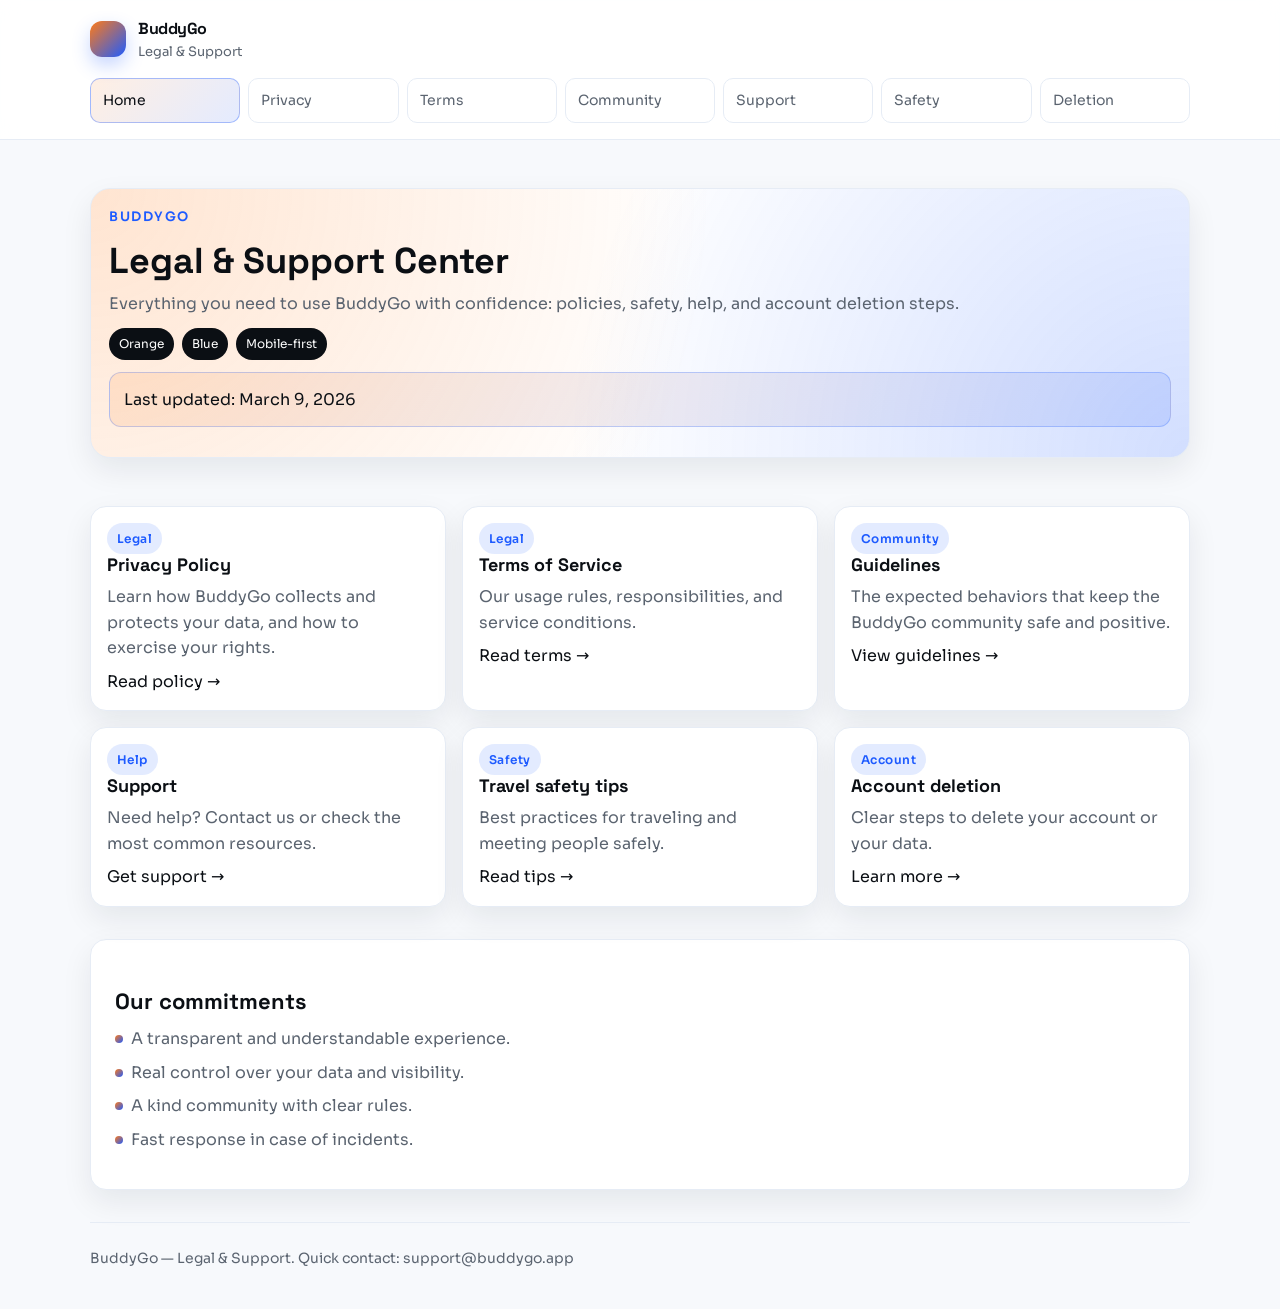
==== index.html @ d7db8703 "Create BuddyGo legal website" ====
﻿<!doctype html>
<html lang="en">
<head>
  <meta charset="utf-8" />
  <meta name="viewport" content="width=device-width, initial-scale=1" />
  <title>BuddyGo | Legal & Support</title>
  <link rel="stylesheet" href="style.css" />
</head>
<body>
  <header class="header">
    <div class="container">
      <div class="brand">
        <div class="logo" aria-hidden="true"></div>
        <div>
          <div class="brand-title">BuddyGo</div>
          <div class="note">Legal & Support</div>
        </div>
      </div>
      <nav class="nav" aria-label="Navigation">
        <a class="active" href="index.html">Home</a>
        <a href="privacy.html">Privacy</a>
        <a href="terms.html">Terms</a>
        <a href="community-guidelines.html">Community</a>
        <a href="support.html">Support</a>
        <a href="safety.html">Safety</a>
        <a href="delete-account.html">Deletion</a>
      </nav>
    </div>
  </header>

  <main class="container">
    <section class="hero">
      <div class="hero-panel">
        <div class="kicker">BuddyGo</div>
        <h1>Legal & Support Center</h1>
        <p>Everything you need to use BuddyGo with confidence: policies, safety, help, and account deletion steps.</p>
        <div class="tag-row">
          <span class="tag">Orange</span>
          <span class="tag">Blue</span>
          <span class="tag">Mobile-first</span>
        </div>
        <div class="callout">Last updated: March 9, 2026</div>
      </div>
    </section>

    <section class="card-grid">
      <article class="card">
        <span class="badge">Legal</span>
        <h3>Privacy Policy</h3>
        <p>Learn how BuddyGo collects and protects your data, and how to exercise your rights.</p>
        <a href="privacy.html">Read policy →</a>
      </article>
      <article class="card">
        <span class="badge">Legal</span>
        <h3>Terms of Service</h3>
        <p>Our usage rules, responsibilities, and service conditions.</p>
        <a href="terms.html">Read terms →</a>
      </article>
      <article class="card">
        <span class="badge">Community</span>
        <h3>Guidelines</h3>
        <p>The expected behaviors that keep the BuddyGo community safe and positive.</p>
        <a href="community-guidelines.html">View guidelines →</a>
      </article>
      <article class="card">
        <span class="badge">Help</span>
        <h3>Support</h3>
        <p>Need help? Contact us or check the most common resources.</p>
        <a href="support.html">Get support →</a>
      </article>
      <article class="card">
        <span class="badge">Safety</span>
        <h3>Travel safety tips</h3>
        <p>Best practices for traveling and meeting people safely.</p>
        <a href="safety.html">Read tips →</a>
      </article>
      <article class="card">
        <span class="badge">Account</span>
        <h3>Account deletion</h3>
        <p>Clear steps to delete your account or your data.</p>
        <a href="delete-account.html">Learn more →</a>
      </article>
    </section>

    <section class="section">
      <h2>Our commitments</h2>
      <ul class="list">
        <li>A transparent and understandable experience.</li>
        <li>Real control over your data and visibility.</li>
        <li>A kind community with clear rules.</li>
        <li>Fast response in case of incidents.</li>
      </ul>
    </section>

    <footer class="footer">
      <p>BuddyGo — Legal & Support. Quick contact: support@buddygo.app</p>
    </footer>
  </main>
</body>
</html>
---- style.css ----
﻿/* BuddyGo Legal & Support – Mobile-first */
@import url('https://fonts.googleapis.com/css2?family=Space+Grotesk:wght@400;500;600;700&family=Sora:wght@300;400;500;600&display=swap');

:root {
  --bg: #f7f9fc;
  --surface: #ffffff;
  --ink: #0b0f14;
  --muted: #5b6470;
  --orange: #ff7a18;
  --blue: #1e5bff;
  --line: #e6ecf5;
  --shadow: 0 12px 30px rgba(10, 22, 40, 0.08);
  --radius: 16px;
  --radius-sm: 12px;
}

* { box-sizing: border-box; }

html, body {
  margin: 0;
  padding: 0;
  background: var(--bg);
  color: var(--ink);
  font-family: 'Sora', system-ui, -apple-system, Segoe UI, sans-serif;
  line-height: 1.6;
}

a { color: inherit; text-decoration: none; }

img { max-width: 100%; display: block; }

.container {
  width: min(1100px, 92vw);
  margin: 0 auto;
}

.header {
  position: sticky;
  top: 0;
  z-index: 10;
  background: rgba(255, 255, 255, 0.9);
  backdrop-filter: blur(10px);
  border-bottom: 1px solid var(--line);
}

.brand {
  display: flex;
  align-items: center;
  gap: 12px;
  padding: 16px 0 8px 0;
}

.logo {
  width: 36px;
  height: 36px;
  border-radius: 12px;
  background: linear-gradient(135deg, var(--orange), var(--blue));
  box-shadow: 0 8px 18px rgba(30, 91, 255, 0.25);
}

.brand-title {
  font-family: 'Space Grotesk', system-ui, sans-serif;
  font-weight: 700;
  letter-spacing: -0.5px;
}

.nav {
  display: grid;
  grid-template-columns: 1fr 1fr;
  gap: 8px;
  padding: 8px 0 16px 0;
}

.nav a {
  padding: 10px 12px;
  border-radius: 10px;
  background: var(--surface);
  border: 1px solid var(--line);
  font-size: 14px;
  color: var(--muted);
}

.nav a.active {
  color: var(--ink);
  border-color: rgba(30, 91, 255, 0.35);
  background: linear-gradient(135deg, rgba(255, 122, 24, 0.12), rgba(30, 91, 255, 0.12));
}

.hero {
  padding: 32px 0 24px 0;
}

.kicker {
  font-size: 13px;
  text-transform: uppercase;
  letter-spacing: 0.12em;
  color: var(--blue);
  font-weight: 600;
}

h1, h2, h3 {
  font-family: 'Space Grotesk', system-ui, sans-serif;
  line-height: 1.2;
  margin: 12px 0 8px 0;
}

h1 { font-size: 28px; }

h2 { font-size: 22px; margin-top: 24px; }

h3 { font-size: 18px; margin-top: 20px; }

p { margin: 8px 0; color: var(--muted); }

.card-grid {
  display: grid;
  gap: 16px;
  margin: 16px 0 32px 0;
}

.card {
  background: var(--surface);
  border: 1px solid var(--line);
  border-radius: var(--radius);
  padding: 16px;
  box-shadow: var(--shadow);
}

.card h3 { margin-top: 0; }

.badge {
  display: inline-block;
  padding: 6px 10px;
  border-radius: 999px;
  background: rgba(30, 91, 255, 0.12);
  color: var(--blue);
  font-size: 12px;
  font-weight: 600;
  letter-spacing: 0.04em;
}

.section {
  background: var(--surface);
  border: 1px solid var(--line);
  border-radius: var(--radius);
  padding: 18px;
  margin: 16px 0;
  box-shadow: var(--shadow);
}

.list {
  display: grid;
  gap: 8px;
  margin: 12px 0;
  padding: 0;
  list-style: none;
}

.list li {
  padding-left: 16px;
  position: relative;
  color: var(--muted);
}

.list li::before {
  content: '';
  position: absolute;
  left: 0;
  top: 9px;
  width: 8px;
  height: 8px;
  border-radius: 50%;
  background: linear-gradient(135deg, var(--orange), var(--blue));
}

.callout {
  background: linear-gradient(135deg, rgba(255, 122, 24, 0.12), rgba(30, 91, 255, 0.12));
  border: 1px solid rgba(30, 91, 255, 0.25);
  border-radius: var(--radius-sm);
  padding: 14px;
  color: var(--ink);
  margin: 12px 0;
}

.footer {
  margin: 32px 0 40px 0;
  padding-top: 16px;
  border-top: 1px solid var(--line);
  color: var(--muted);
  font-size: 14px;
}

.tag-row {
  display: flex;
  flex-wrap: wrap;
  gap: 8px;
  margin: 12px 0;
}

.tag {
  background: #0b0f14;
  color: #fff;
  padding: 6px 10px;
  border-radius: 999px;
  font-size: 12px;
}

.hero-panel {
  border-radius: 20px;
  padding: 18px;
  background: radial-gradient(circle at top left, rgba(255, 122, 24, 0.2), transparent 55%),
    radial-gradient(circle at bottom right, rgba(30, 91, 255, 0.2), transparent 55%),
    var(--surface);
  border: 1px solid var(--line);
  box-shadow: var(--shadow);
}

.note {
  font-size: 13px;
  color: var(--muted);
}

@media (min-width: 720px) {
  h1 { font-size: 36px; }
  .nav { grid-template-columns: repeat(4, 1fr); }
  .hero { padding: 48px 0 32px 0; }
  .card-grid { grid-template-columns: repeat(3, 1fr); }
  .section { padding: 24px; }
}

@media (min-width: 1000px) {
  .nav { grid-template-columns: repeat(7, 1fr); }
}
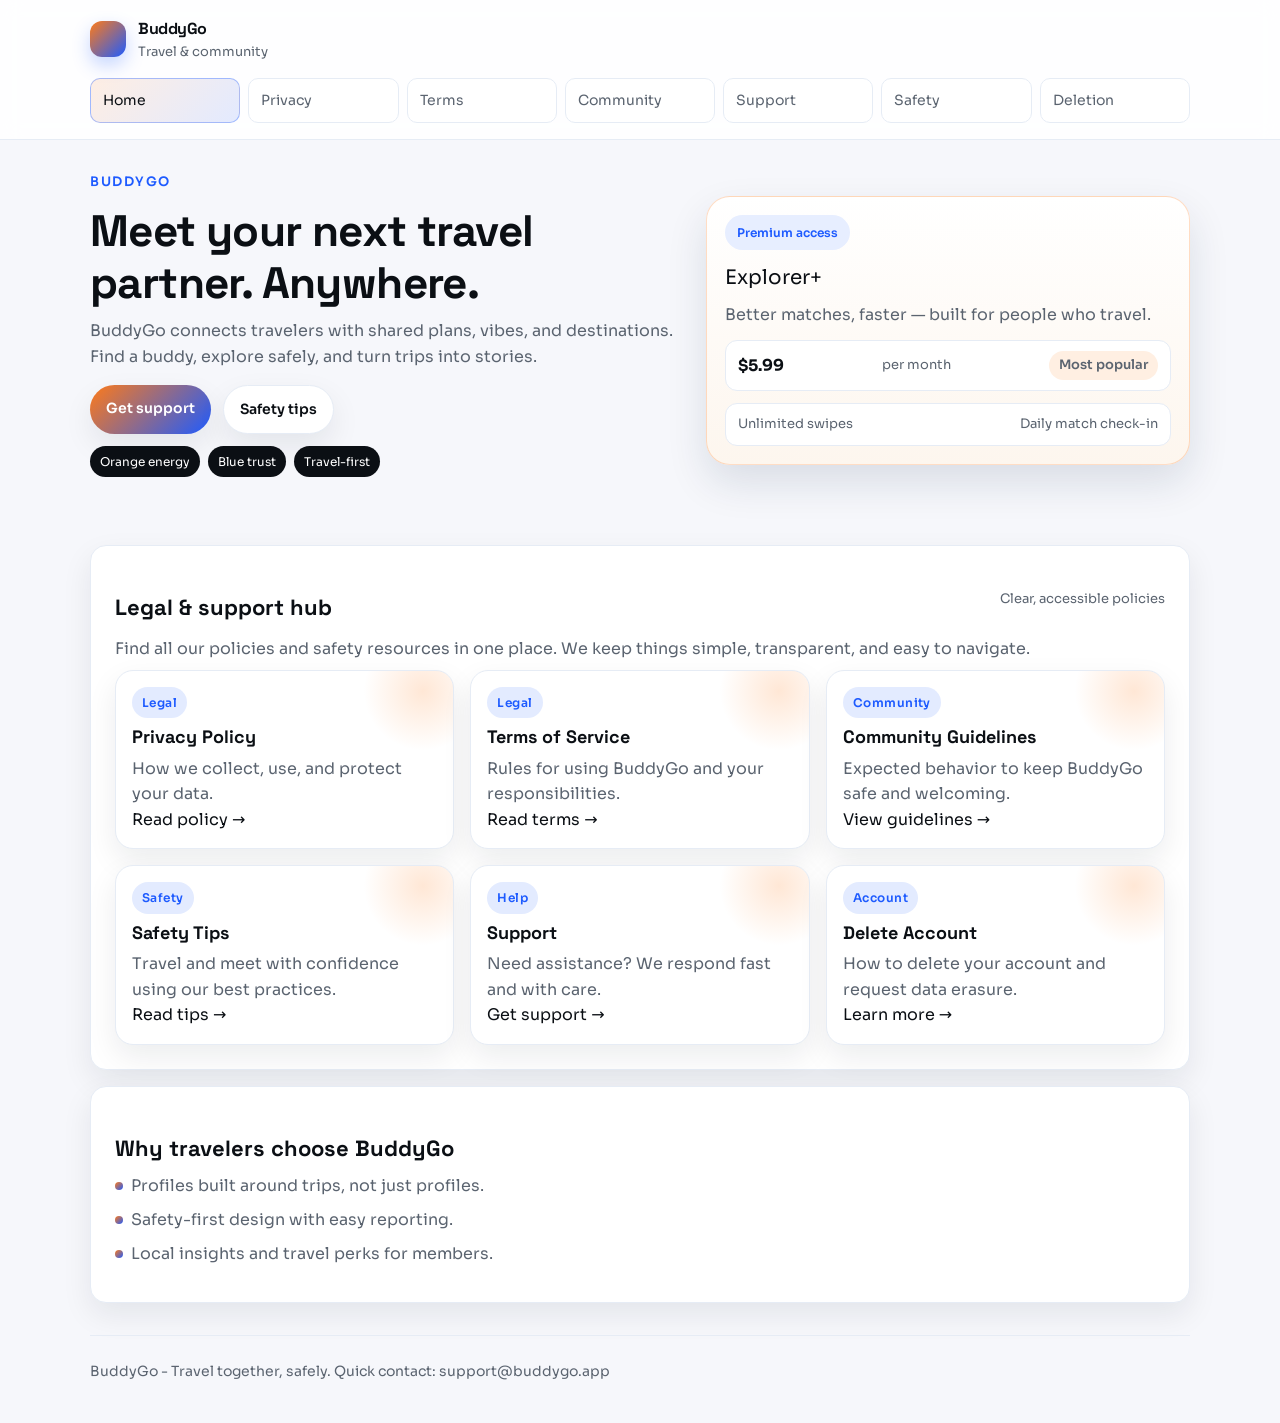
==== commit 410509ed: "update legal pages and community guidelines" ====
--- a/index.html
+++ b/index.html
@@ -3,17 +3,17 @@
 <head>
   <meta charset="utf-8" />
   <meta name="viewport" content="width=device-width, initial-scale=1" />
-  <title>BuddyGo | Legal & Support</title>
+  <title>BuddyGo | Travel Together</title>
   <link rel="stylesheet" href="style.css" />
 </head>
-<body>
+<body class="home">
   <header class="header">
     <div class="container">
       <div class="brand">
         <div class="logo" aria-hidden="true"></div>
         <div>
           <div class="brand-title">BuddyGo</div>
-          <div class="note">Legal & Support</div>
+          <div class="note">Travel & community</div>
         </div>
       </div>
       <nav class="nav" aria-label="Navigation">
@@ -29,72 +29,98 @@
   </header>
 
   <main class="container">
-    <section class="hero">
-      <div class="hero-panel">
-        <div class="kicker">BuddyGo</div>
-        <h1>Legal & Support Center</h1>
-        <p>Everything you need to use BuddyGo with confidence: policies, safety, help, and account deletion steps.</p>
-        <div class="tag-row">
-          <span class="tag">Orange</span>
-          <span class="tag">Blue</span>
-          <span class="tag">Mobile-first</span>
+    <section class="hero-home">
+      <div class="hero-layout">
+        <div>
+          <div class="kicker">BuddyGo</div>
+          <h1 class="hero-title">Meet your next travel partner. Anywhere.</h1>
+          <p class="hero-subtitle">BuddyGo connects travelers with shared plans, vibes, and destinations. Find a buddy, explore safely, and turn trips into stories.</p>
+          <div class="cta-row">
+            <a class="btn primary" href="support.html">Get support</a>
+            <a class="btn" href="safety.html">Safety tips</a>
+          </div>
+          <div class="tag-row">
+            <span class="tag">Orange energy</span>
+            <span class="tag">Blue trust</span>
+            <span class="tag">Travel-first</span>
+          </div>
         </div>
-        <div class="callout">Last updated: March 9, 2026</div>
+        <div class="hero-card">
+          <span class="chip">Premium access</span>
+          <div class="card-title">Explorer+</div>
+          <p>Better matches, faster — built for people who travel.</p>
+          <div class="card-metric">
+            <strong>$5.99</strong>
+            <span>per month</span>
+            <span class="pill">Most popular</span>
+          </div>
+          <div class="card-metric">
+            <span>Unlimited swipes</span>
+            <span>Daily match check-in</span>
+          </div>
+        </div>
       </div>
     </section>
 
-    <section class="card-grid">
-      <article class="card">
-        <span class="badge">Legal</span>
-        <h3>Privacy Policy</h3>
-        <p>Learn how BuddyGo collects and protects your data, and how to exercise your rights.</p>
-        <a href="privacy.html">Read policy →</a>
-      </article>
-      <article class="card">
-        <span class="badge">Legal</span>
-        <h3>Terms of Service</h3>
-        <p>Our usage rules, responsibilities, and service conditions.</p>
-        <a href="terms.html">Read terms →</a>
-      </article>
-      <article class="card">
-        <span class="badge">Community</span>
-        <h3>Guidelines</h3>
-        <p>The expected behaviors that keep the BuddyGo community safe and positive.</p>
-        <a href="community-guidelines.html">View guidelines →</a>
-      </article>
-      <article class="card">
-        <span class="badge">Help</span>
-        <h3>Support</h3>
-        <p>Need help? Contact us or check the most common resources.</p>
-        <a href="support.html">Get support →</a>
-      </article>
-      <article class="card">
-        <span class="badge">Safety</span>
-        <h3>Travel safety tips</h3>
-        <p>Best practices for traveling and meeting people safely.</p>
-        <a href="safety.html">Read tips →</a>
-      </article>
-      <article class="card">
-        <span class="badge">Account</span>
-        <h3>Account deletion</h3>
-        <p>Clear steps to delete your account or your data.</p>
-        <a href="delete-account.html">Learn more →</a>
-      </article>
+    <section class="section">
+      <div class="section-title">
+        <h2>Legal & support hub</h2>
+        <span>Clear, accessible policies</span>
+      </div>
+      <p>Find all our policies and safety resources in one place. We keep things simple, transparent, and easy to navigate.</p>
+      <div class="home-grid">
+        <article class="home-card">
+          <span class="badge">Legal</span>
+          <h3>Privacy Policy</h3>
+          <p>How we collect, use, and protect your data.</p>
+          <a href="privacy.html">Read policy →</a>
+        </article>
+        <article class="home-card">
+          <span class="badge">Legal</span>
+          <h3>Terms of Service</h3>
+          <p>Rules for using BuddyGo and your responsibilities.</p>
+          <a href="terms.html">Read terms →</a>
+        </article>
+        <article class="home-card">
+          <span class="badge">Community</span>
+          <h3>Community Guidelines</h3>
+          <p>Expected behavior to keep BuddyGo safe and welcoming.</p>
+          <a href="community-guidelines.html">View guidelines →</a>
+        </article>
+        <article class="home-card">
+          <span class="badge">Safety</span>
+          <h3>Safety Tips</h3>
+          <p>Travel and meet with confidence using our best practices.</p>
+          <a href="safety.html">Read tips →</a>
+        </article>
+        <article class="home-card">
+          <span class="badge">Help</span>
+          <h3>Support</h3>
+          <p>Need assistance? We respond fast and with care.</p>
+          <a href="support.html">Get support →</a>
+        </article>
+        <article class="home-card">
+          <span class="badge">Account</span>
+          <h3>Delete Account</h3>
+          <p>How to delete your account and request data erasure.</p>
+          <a href="delete-account.html">Learn more →</a>
+        </article>
+      </div>
     </section>
 
     <section class="section">
-      <h2>Our commitments</h2>
+      <h2>Why travelers choose BuddyGo</h2>
       <ul class="list">
-        <li>A transparent and understandable experience.</li>
-        <li>Real control over your data and visibility.</li>
-        <li>A kind community with clear rules.</li>
-        <li>Fast response in case of incidents.</li>
+        <li>Profiles built around trips, not just profiles.</li>
+        <li>Safety-first design with easy reporting.</li>
+        <li>Local insights and travel perks for members.</li>
       </ul>
     </section>
 
     <footer class="footer">
-      <p>BuddyGo — Legal & Support. Quick contact: support@buddygo.app</p>
+      <p>BuddyGo - Travel together, safely. Quick contact: support@buddygo.app</p>
     </footer>
   </main>
 </body>
 </html>
+
--- a/style.css
+++ b/style.css
@@ -2,12 +2,14 @@
 @import url('https://fonts.googleapis.com/css2?family=Space+Grotesk:wght@400;500;600;700&family=Sora:wght@300;400;500;600&display=swap');
 
 :root {
-  --bg: #f7f9fc;
+  --bg: #f6f7fb;
   --surface: #ffffff;
   --ink: #0b0f14;
   --muted: #5b6470;
   --orange: #ff7a18;
+  --orange-soft: #ffefe2;
   --blue: #1e5bff;
+  --blue-soft: #e7eeff;
   --line: #e6ecf5;
   --shadow: 0 12px 30px rgba(10, 22, 40, 0.08);
   --radius: 16px;
@@ -23,6 +25,7 @@
   color: var(--ink);
   font-family: 'Sora', system-ui, -apple-system, Segoe UI, sans-serif;
   line-height: 1.6;
+  scroll-behavior: smooth;
 }
 
 a { color: inherit; text-decoration: none; }
@@ -38,7 +41,7 @@
   position: sticky;
   top: 0;
   z-index: 10;
-  background: rgba(255, 255, 255, 0.9);
+  background: rgba(255, 255, 255, 0.88);
   backdrop-filter: blur(10px);
   border-bottom: 1px solid var(--line);
 }
@@ -220,14 +223,270 @@
   color: var(--muted);
 }
 
+/* Home hero */
+.hero-home {
+  position: relative;
+  padding: 32px 0 40px 0;
+}
+
+.hero-home::before {
+  content: '';
+  position: absolute;
+  inset: -20% -10% auto -10%;
+  height: 320px;
+  background: radial-gradient(circle at top left, rgba(255, 122, 24, 0.25), transparent 55%),
+    radial-gradient(circle at top right, rgba(30, 91, 255, 0.2), transparent 55%);
+  z-index: -1;
+}
+
+.hero-layout {
+  display: grid;
+  gap: 24px;
+}
+
+.hero-title {
+  font-size: 30px;
+  letter-spacing: -0.6px;
+}
+
+.hero-subtitle {
+  font-size: 16px;
+  color: var(--muted);
+}
+
+.cta-row {
+  display: flex;
+  flex-wrap: wrap;
+  gap: 12px;
+  margin-top: 16px;
+}
+
+.btn {
+  padding: 12px 16px;
+  border-radius: 999px;
+  border: 1px solid var(--line);
+  background: var(--surface);
+  font-weight: 600;
+  font-size: 14px;
+  box-shadow: var(--shadow);
+}
+
+.btn.primary {
+  background: linear-gradient(135deg, var(--orange), var(--blue));
+  color: #fff;
+  border: none;
+}
+
+.hero-card {
+  background: linear-gradient(180deg, #ffffff 0%, #fdf6ee 100%);
+  border-radius: 24px;
+  padding: 18px;
+  border: 1px solid rgba(255, 122, 24, 0.25);
+  box-shadow: 0 18px 40px rgba(20, 38, 70, 0.12);
+}
+
+.hero-card .chip {
+  display: inline-flex;
+  align-items: center;
+  gap: 8px;
+  padding: 8px 12px;
+  border-radius: 999px;
+  background: var(--blue-soft);
+  color: var(--blue);
+  font-size: 12px;
+  font-weight: 600;
+}
+
+.hero-card .card-title {
+  font-size: 20px;
+  margin-top: 12px;
+}
+
+.hero-card .card-metric {
+  display: flex;
+  align-items: center;
+  justify-content: space-between;
+  margin-top: 12px;
+  padding: 10px 12px;
+  background: #fff;
+  border-radius: 12px;
+  border: 1px solid var(--line);
+}
+
+.hero-card .card-metric span {
+  font-size: 13px;
+  color: var(--muted);
+}
+
+.hero-card .pill {
+  background: var(--orange-soft);
+  color: #b44a00;
+  padding: 4px 10px;
+  border-radius: 999px;
+  font-size: 12px;
+  font-weight: 600;
+}
+
+.home-grid {
+  display: grid;
+  gap: 16px;
+}
+
+.home-card {
+  background: var(--surface);
+  border-radius: 18px;
+  padding: 16px;
+  border: 1px solid var(--line);
+  box-shadow: var(--shadow);
+  position: relative;
+  overflow: hidden;
+}
+
+.home-card::after {
+  content: '';
+  position: absolute;
+  top: -40px;
+  right: -30px;
+  width: 120px;
+  height: 120px;
+  background: radial-gradient(circle, rgba(255, 122, 24, 0.18), transparent 70%);
+}
+
+.home-card h3 {
+  margin-top: 8px;
+}
+
+.home-card p {
+  margin-bottom: 0;
+}
+
+.section-title {
+  display: flex;
+  align-items: center;
+  justify-content: space-between;
+  gap: 16px;
+}
+
+.section-title span {
+  font-size: 13px;
+  color: var(--muted);
+}
+
+/* Privacy layout */
+.policy-hero {
+  display: grid;
+  gap: 16px;
+  padding: 28px 0 12px 0;
+}
+
+.policy-title {
+  font-size: 32px;
+  margin: 10px 0 6px 0;
+}
+
+.policy-intro {
+  font-size: 16px;
+  max-width: 720px;
+}
+
+.policy-meta {
+  display: inline-flex;
+  align-items: center;
+  padding: 8px 12px;
+  border-radius: 999px;
+  background: var(--blue-soft);
+  color: var(--blue);
+  font-size: 12px;
+  font-weight: 600;
+  width: fit-content;
+}
+
+.policy-layout {
+  display: grid;
+  gap: 20px;
+  margin-top: 12px;
+}
+
+.policy-sidebar {
+  position: relative;
+}
+
+.policy-toc {
+  background: var(--surface);
+  border: 1px solid var(--line);
+  border-radius: 18px;
+  padding: 16px;
+  box-shadow: var(--shadow);
+  display: grid;
+  gap: 8px;
+}
+
+.policy-toc h3 {
+  margin: 0 0 6px 0;
+}
+
+.policy-toc a {
+  padding: 8px 10px;
+  border-radius: 10px;
+  color: var(--muted);
+  border: 1px solid transparent;
+  font-size: 14px;
+}
+
+.policy-toc a:hover,
+.policy-toc a:focus {
+  color: var(--ink);
+  border-color: rgba(30, 91, 255, 0.25);
+  background: linear-gradient(135deg, rgba(255, 122, 24, 0.12), rgba(30, 91, 255, 0.12));
+}
+
+.policy-content {
+  background: var(--surface);
+  border: 1px solid var(--line);
+  border-radius: 20px;
+  padding: 18px;
+  box-shadow: var(--shadow);
+}
+
+.policy-section {
+  padding: 8px 0 18px 0;
+  border-bottom: 1px solid var(--line);
+  scroll-margin-top: 120px;
+}
+
+.policy-section:last-child {
+  border-bottom: none;
+}
+
+.policy-section h3 {
+  margin-top: 12px;
+}
+
 @media (min-width: 720px) {
   h1 { font-size: 36px; }
   .nav { grid-template-columns: repeat(4, 1fr); }
   .hero { padding: 48px 0 32px 0; }
   .card-grid { grid-template-columns: repeat(3, 1fr); }
   .section { padding: 24px; }
+  .hero-layout { grid-template-columns: 1.1fr 0.9fr; align-items: center; }
+  .hero-title { font-size: 44px; }
+  .home-grid { grid-template-columns: repeat(3, 1fr); }
+  .policy-hero { grid-template-columns: 1fr auto; align-items: end; }
 }
 
 @media (min-width: 1000px) {
   .nav { grid-template-columns: repeat(7, 1fr); }
-}
+  .policy-layout { grid-template-columns: 260px 1fr; align-items: start; }
+  .policy-sidebar { position: sticky; top: 110px; height: fit-content; }
+}
+
+@media (max-width: 719px) {
+  .policy-toc {
+    grid-auto-flow: column;
+    grid-auto-columns: minmax(200px, 1fr);
+    overflow-x: auto;
+    gap: 10px;
+  }
+  .policy-toc h3 { grid-column: 1 / -1; }
+  .policy-toc a { white-space: nowrap; }
+}
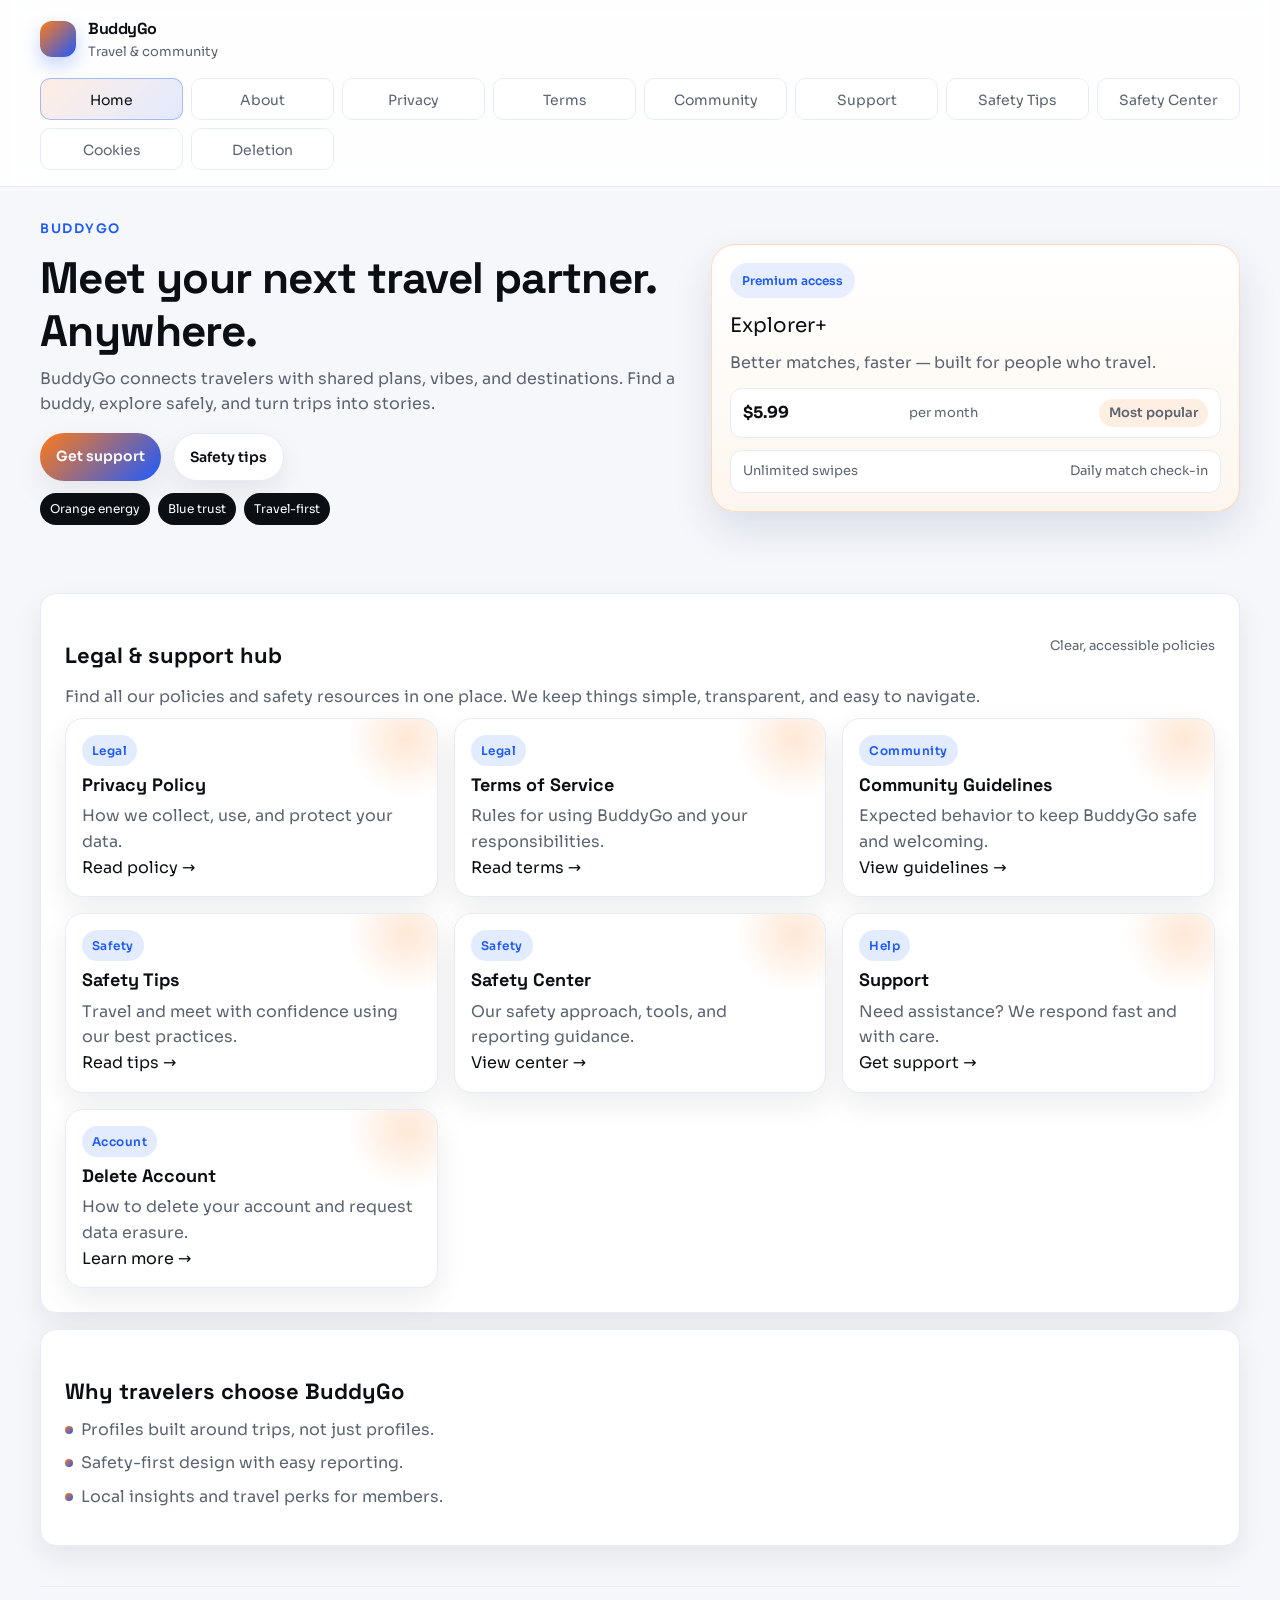
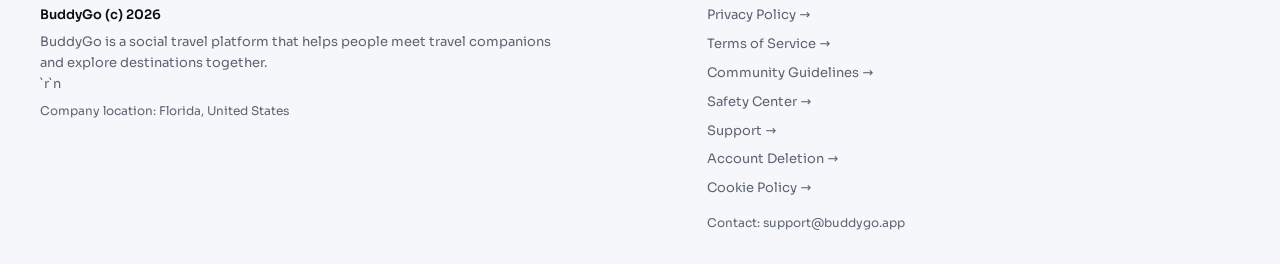
==== commit 4e80a8b0: "update website and legal pages" ====
--- a/index.html
+++ b/index.html
@@ -18,11 +18,14 @@
       </div>
       <nav class="nav" aria-label="Navigation">
         <a class="active" href="index.html">Home</a>
+        <a href="about.html">About</a>
         <a href="privacy.html">Privacy</a>
         <a href="terms.html">Terms</a>
         <a href="community-guidelines.html">Community</a>
         <a href="support.html">Support</a>
-        <a href="safety.html">Safety</a>
+        <a href="safety.html">Safety Tips</a>
+        <a href="safety-center.html">Safety Center</a>
+        <a href="cookie-policy.html">Cookies</a>
         <a href="delete-account.html">Deletion</a>
       </nav>
     </div>
@@ -94,6 +97,12 @@
           <a href="safety.html">Read tips →</a>
         </article>
         <article class="home-card">
+          <span class="badge">Safety</span>
+          <h3>Safety Center</h3>
+          <p>Our safety approach, tools, and reporting guidance.</p>
+          <a href="safety-center.html">View center →</a>
+        </article>
+        <article class="home-card">
           <span class="badge">Help</span>
           <h3>Support</h3>
           <p>Need assistance? We respond fast and with care.</p>
@@ -117,10 +126,32 @@
       </ul>
     </section>
 
-    <footer class="footer">
-      <p>BuddyGo - Travel together, safely. Quick contact: support@buddygo.app</p>
+            <footer class="site-footer">
+      <div class="footer-grid">
+        <div>
+          <div class="footer-brand">BuddyGo (c) 2026</div>
+          <p class="footer-text">BuddyGo is a social travel platform that helps people meet travel companions and explore destinations together.</p>`r`n          <p class="footer-meta">Company location: Florida, United States</p>
+        </div>
+        <div class="footer-links">
+          <a href="privacy.html">Privacy Policy →</a>
+          <a href="terms.html">Terms of Service →</a>
+          <a href="community-guidelines.html">Community Guidelines →</a>
+          <a href="safety-center.html">Safety Center →</a>
+          <a href="support.html">Support →</a>
+          <a href="delete-account.html">Account Deletion →</a>
+          <a href="cookie-policy.html">Cookie Policy →</a>
+          <div class="footer-contact">Contact: <a href="mailto:support@buddygo.app">support@buddygo.app</a></div>
+        </div>
+      </div>
     </footer>
   </main>
 </body>
 </html>
 
+
+
+
+
+
+
+
--- a/style.css
+++ b/style.css
@@ -33,7 +33,7 @@
 img { max-width: 100%; display: block; }
 
 .container {
-  width: min(1100px, 92vw);
+  width: min(1200px, 94vw);
   margin: 0 auto;
 }
 
@@ -75,12 +75,16 @@
 }
 
 .nav a {
-  padding: 10px 12px;
+  height: 42px;
+  line-height: 42px;
+  padding: 0 16px;
   border-radius: 10px;
   background: var(--surface);
   border: 1px solid var(--line);
   font-size: 14px;
   color: var(--muted);
+  white-space: nowrap;
+  text-align: center;
 }
 
 .nav a.active {
@@ -193,6 +197,53 @@
   font-size: 14px;
 }
 
+.site-footer {
+  margin: 40px 0 32px 0;
+  padding-top: 18px;
+  border-top: 1px solid var(--line);
+  color: var(--muted);
+  font-size: 13px;
+}
+
+.footer-grid {
+  display: grid;
+  gap: 16px;
+  align-items: start;
+}
+
+.footer-brand {
+  font-weight: 600;
+  color: var(--ink);
+  margin-bottom: 6px;
+}
+
+.footer-text {
+  margin: 0;
+  max-width: 520px;
+}
+
+.footer-meta {
+  margin: 6px 0 0 0;
+  font-size: 12px;
+  color: var(--muted);
+}
+
+.footer-links {
+  display: grid;
+  gap: 8px;
+  justify-items: start;
+}
+
+.footer-links a {
+  color: var(--muted);
+}
+
+.footer-contact {
+  margin-top: 6px;
+  font-size: 12px;
+  color: var(--muted);
+}
+
 .tag-row {
   display: flex;
   flex-wrap: wrap;
@@ -440,12 +491,26 @@
   background: linear-gradient(135deg, rgba(255, 122, 24, 0.12), rgba(30, 91, 255, 0.12));
 }
 
+.policy-toc a.is-active {
+  color: var(--ink);
+  border-color: rgba(30, 91, 255, 0.4);
+  background: linear-gradient(135deg, rgba(255, 122, 24, 0.18), rgba(30, 91, 255, 0.18));
+  box-shadow: 0 10px 20px rgba(30, 91, 255, 0.08);
+}
+
 .policy-content {
   background: var(--surface);
   border: 1px solid var(--line);
   border-radius: 20px;
   padding: 18px;
   box-shadow: var(--shadow);
+}
+
+.policy-content--flat {
+  background: transparent;
+  border: none;
+  box-shadow: none;
+  padding: 0;
 }
 
 .policy-section {
@@ -460,6 +525,249 @@
 
 .policy-section h3 {
   margin-top: 12px;
+}
+
+/* About page */
+body.about-page {
+  background: radial-gradient(circle at top left, rgba(255, 122, 24, 0.08), transparent 50%),
+    radial-gradient(circle at top right, rgba(30, 91, 255, 0.08), transparent 55%),
+    var(--bg);
+}
+
+.about-hero {
+  display: grid;
+  gap: 24px;
+  padding: 32px 0 12px 0;
+}
+
+.about-hero h1 {
+  font-size: 34px;
+  letter-spacing: -0.8px;
+  margin-bottom: 12px;
+}
+
+.about-lede {
+  font-size: 16px;
+  color: var(--muted);
+  max-width: 680px;
+}
+
+.about-visual {
+  position: relative;
+  min-height: 240px;
+  border-radius: 26px;
+  padding: 24px;
+  background: radial-gradient(circle at 20% 20%, rgba(255, 122, 24, 0.3), transparent 50%),
+    radial-gradient(circle at 80% 80%, rgba(30, 91, 255, 0.25), transparent 55%),
+    var(--surface);
+  border: 1px solid var(--line);
+  box-shadow: var(--shadow);
+  overflow: hidden;
+}
+
+.about-visual .about-orbit {
+  position: absolute;
+  inset: 20px;
+  border-radius: 999px;
+  border: 1px dashed rgba(30, 91, 255, 0.3);
+}
+
+.about-visual .about-pin {
+  position: absolute;
+  width: 14px;
+  height: 14px;
+  border-radius: 50%;
+  background: var(--blue);
+  box-shadow: 0 0 0 6px rgba(30, 91, 255, 0.15);
+}
+
+.about-visual .about-pin.orange {
+  background: var(--orange);
+  box-shadow: 0 0 0 6px rgba(255, 122, 24, 0.18);
+}
+
+.about-visual .about-pin.one { top: 28px; left: 40px; }
+.about-visual .about-pin.two { bottom: 40px; right: 60px; }
+.about-visual .about-pin.three { top: 50%; left: 65%; }
+
+.about-visual .about-card {
+  position: absolute;
+  right: 24px;
+  bottom: 24px;
+  background: rgba(255, 255, 255, 0.9);
+  border-radius: 16px;
+  border: 1px solid var(--line);
+  padding: 12px 14px;
+  font-size: 13px;
+  color: var(--muted);
+  box-shadow: 0 10px 20px rgba(10, 22, 40, 0.12);
+}
+
+.about-stream {
+  display: grid;
+  gap: 22px;
+  margin: 12px 0 32px 0;
+}
+
+.about-item {
+  display: grid;
+  gap: 6px;
+  padding-left: 16px;
+  border-left: 2px solid rgba(30, 91, 255, 0.18);
+}
+
+.about-item h2 {
+  margin: 0;
+  font-size: 22px;
+}
+
+.about-item p {
+  margin: 0;
+}
+
+.about-cta {
+  display: flex;
+  flex-wrap: wrap;
+  gap: 12px;
+  margin-top: 18px;
+}
+
+.about-quote {
+  font-size: 18px;
+  font-weight: 600;
+  color: var(--ink);
+  margin-top: 12px;
+}
+
+/* Safety center page */
+body.safety-center {
+  background: radial-gradient(circle at 10% 10%, rgba(30, 91, 255, 0.1), transparent 45%),
+    radial-gradient(circle at 90% 0%, rgba(255, 122, 24, 0.08), transparent 50%),
+    var(--bg);
+}
+
+.safety-hero {
+  display: grid;
+  gap: 24px;
+  padding: 32px 0 12px 0;
+}
+
+.safety-hero h1 {
+  font-size: 34px;
+  letter-spacing: -0.8px;
+  margin-bottom: 10px;
+}
+
+.safety-lede {
+  font-size: 16px;
+  color: var(--muted);
+  max-width: 700px;
+}
+
+.safety-badge {
+  display: inline-flex;
+  align-items: center;
+  gap: 8px;
+  padding: 8px 12px;
+  border-radius: 999px;
+  background: rgba(30, 91, 255, 0.12);
+  color: var(--blue);
+  font-size: 12px;
+  font-weight: 600;
+}
+
+.safety-visual {
+  position: relative;
+  min-height: 240px;
+  border-radius: 26px;
+  padding: 24px;
+  background: radial-gradient(circle at 15% 20%, rgba(30, 91, 255, 0.3), transparent 50%),
+    radial-gradient(circle at 80% 70%, rgba(255, 122, 24, 0.25), transparent 55%),
+    var(--surface);
+  border: 1px solid var(--line);
+  box-shadow: var(--shadow);
+  overflow: hidden;
+}
+
+.safety-visual .shield {
+  position: absolute;
+  inset: 24px 28px auto auto;
+  width: 120px;
+  height: 120px;
+  border-radius: 24px;
+  background: linear-gradient(135deg, rgba(30, 91, 255, 0.22), rgba(255, 122, 24, 0.22));
+  border: 1px solid rgba(30, 91, 255, 0.2);
+  box-shadow: 0 14px 30px rgba(30, 91, 255, 0.18);
+}
+
+.safety-visual .signal {
+  position: absolute;
+  left: 28px;
+  bottom: 28px;
+  padding: 10px 12px;
+  border-radius: 14px;
+  background: rgba(255, 255, 255, 0.9);
+  border: 1px solid var(--line);
+  font-size: 13px;
+  color: var(--muted);
+  box-shadow: 0 10px 20px rgba(10, 22, 40, 0.12);
+}
+
+.safety-flow {
+  display: grid;
+  gap: 20px;
+  margin: 10px 0 30px 0;
+}
+
+.safety-step {
+  display: grid;
+  gap: 8px;
+  padding-left: 16px;
+  border-left: 2px solid rgba(255, 122, 24, 0.22);
+}
+
+.safety-step h2 {
+  margin: 0;
+  font-size: 22px;
+}
+
+.safety-step p {
+  margin: 0;
+}
+
+.safety-list {
+  display: grid;
+  gap: 8px;
+  margin: 8px 0 0 0;
+  padding: 0;
+  list-style: none;
+}
+
+.safety-list li {
+  padding-left: 16px;
+  position: relative;
+  color: var(--muted);
+}
+
+.safety-list li::before {
+  content: '';
+  position: absolute;
+  left: 0;
+  top: 9px;
+  width: 8px;
+  height: 8px;
+  border-radius: 50%;
+  background: linear-gradient(135deg, var(--orange), var(--blue));
+}
+
+.safety-callout {
+  margin-top: 14px;
+  padding: 14px 16px;
+  border-radius: 16px;
+  background: rgba(30, 91, 255, 0.08);
+  border: 1px solid rgba(30, 91, 255, 0.2);
+  color: var(--ink);
+  font-weight: 600;
 }
 
 @media (min-width: 720px) {
@@ -472,10 +780,16 @@
   .hero-title { font-size: 44px; }
   .home-grid { grid-template-columns: repeat(3, 1fr); }
   .policy-hero { grid-template-columns: 1fr auto; align-items: end; }
+  .about-hero { grid-template-columns: 1.05fr 0.95fr; align-items: center; }
+  .about-hero h1 { font-size: 44px; }
+  .safety-hero { grid-template-columns: 1.05fr 0.95fr; align-items: center; }
+  .safety-hero h1 { font-size: 44px; }
+  .footer-grid { grid-template-columns: 1.1fr 0.9fr; }
+  .footer-links { justify-items: start; }
 }
 
 @media (min-width: 1000px) {
-  .nav { grid-template-columns: repeat(7, 1fr); }
+  .nav { grid-template-columns: repeat(auto-fit, minmax(130px, 1fr)); }
   .policy-layout { grid-template-columns: 260px 1fr; align-items: start; }
   .policy-sidebar { position: sticky; top: 110px; height: fit-content; }
 }
@@ -489,4 +803,7 @@
   }
   .policy-toc h3 { grid-column: 1 / -1; }
   .policy-toc a { white-space: nowrap; }
-}
+  .site-footer { text-align: center; }
+  .footer-grid { justify-items: center; }
+  .footer-links { justify-items: center; }
+}
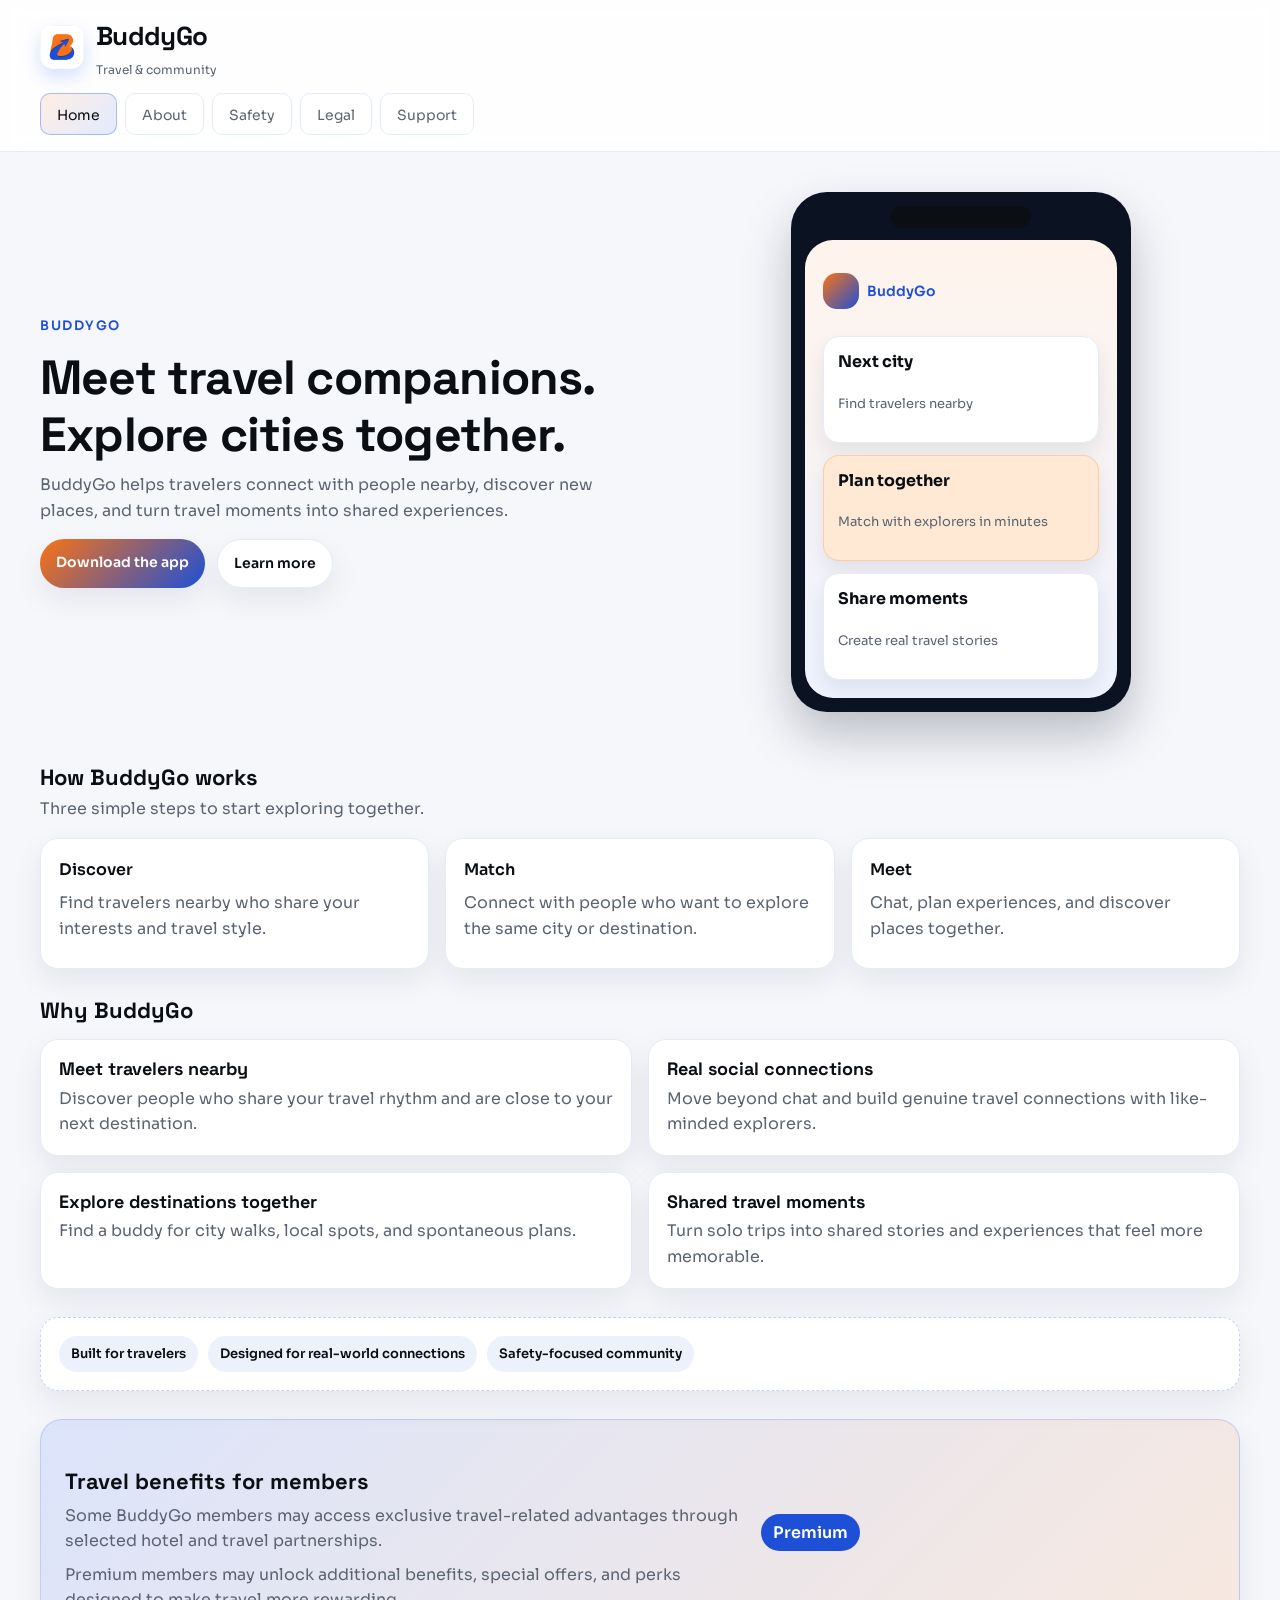
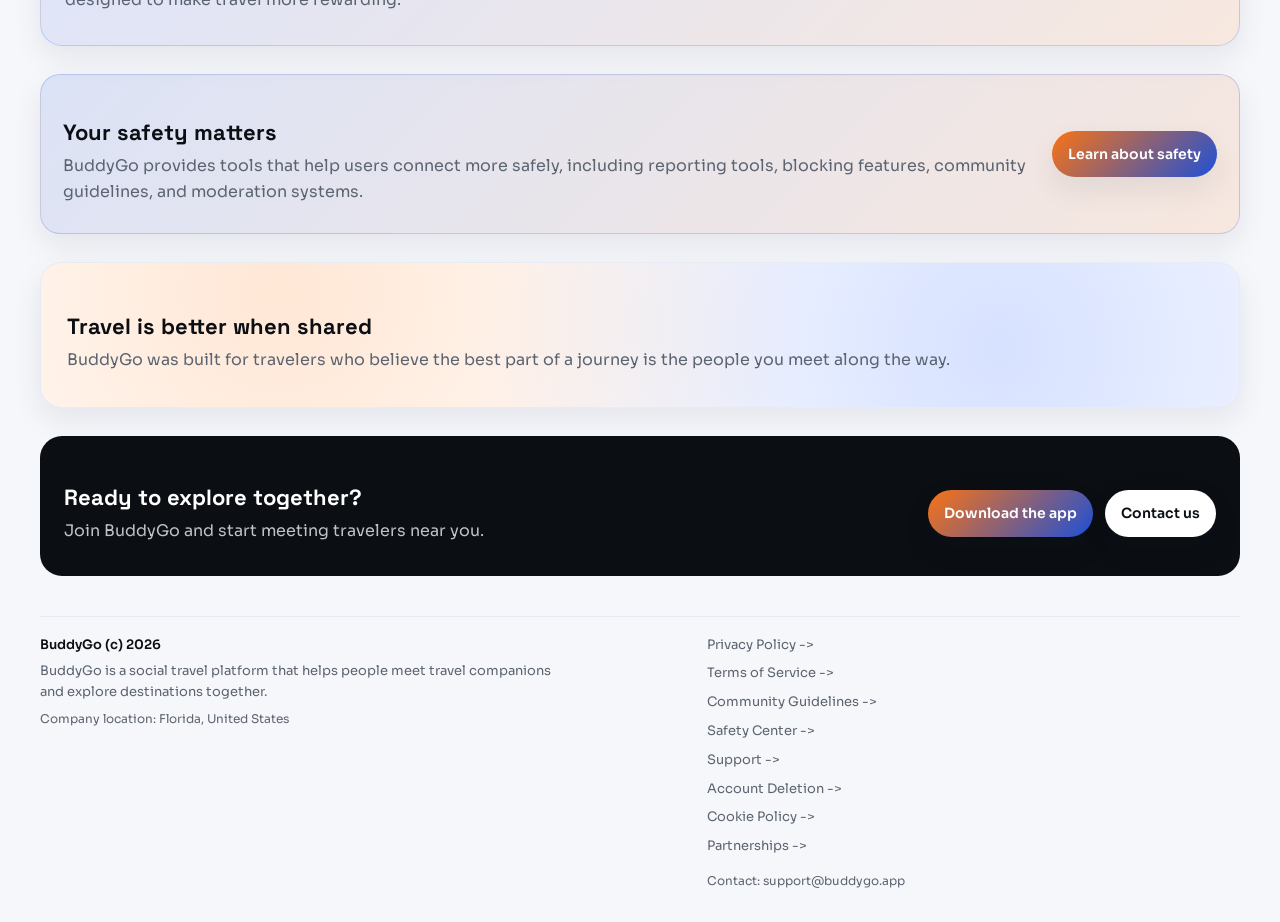
==== commit 665133d8: "update website, home design, safety pages, partnerships" ====
--- a/index.html
+++ b/index.html
@@ -16,130 +16,179 @@
           <div class="note">Travel & community</div>
         </div>
       </div>
-      <nav class="nav" aria-label="Navigation">
+                        <nav class="nav" aria-label="Navigation">
         <a class="active" href="index.html">Home</a>
         <a href="about.html">About</a>
-        <a href="privacy.html">Privacy</a>
-        <a href="terms.html">Terms</a>
-        <a href="community-guidelines.html">Community</a>
+        <details class="nav-dropdown ">
+          <summary>Safety</summary>
+          <div class="nav-menu">
+            <a href="safety.html">Safety Tips</a>
+            <a href="safety-center.html">Safety Center</a>
+          </div>
+        </details>
+        <details class="nav-dropdown ">
+          <summary>Legal</summary>
+          <div class="nav-menu">
+            <a href="privacy.html">Privacy Policy</a>
+            <a href="terms.html">Terms of Service</a>
+            <a href="community-guidelines.html">Community Guidelines</a>
+            <a href="cookie-policy.html">Cookie Policy</a>
+            <a href="delete-account.html">Account Deletion</a>
+          </div>
+        </details>
         <a href="support.html">Support</a>
-        <a href="safety.html">Safety Tips</a>
-        <a href="safety-center.html">Safety Center</a>
-        <a href="cookie-policy.html">Cookies</a>
-        <a href="delete-account.html">Deletion</a>
       </nav>
     </div>
   </header>
 
   <main class="container">
-    <section class="hero-home">
-      <div class="hero-layout">
+    <section class="home-hero">
+      <div class="home-hero-grid">
         <div>
           <div class="kicker">BuddyGo</div>
-          <h1 class="hero-title">Meet your next travel partner. Anywhere.</h1>
-          <p class="hero-subtitle">BuddyGo connects travelers with shared plans, vibes, and destinations. Find a buddy, explore safely, and turn trips into stories.</p>
+          <h1 class="home-title">Meet travel companions.<br />Explore cities together.</h1>
+          <p class="home-lede">BuddyGo helps travelers connect with people nearby, discover new places, and turn travel moments into shared experiences.</p>
           <div class="cta-row">
-            <a class="btn primary" href="support.html">Get support</a>
-            <a class="btn" href="safety.html">Safety tips</a>
-          </div>
-          <div class="tag-row">
-            <span class="tag">Orange energy</span>
-            <span class="tag">Blue trust</span>
-            <span class="tag">Travel-first</span>
-          </div>
-        </div>
-        <div class="hero-card">
-          <span class="chip">Premium access</span>
-          <div class="card-title">Explorer+</div>
-          <p>Better matches, faster — built for people who travel.</p>
-          <div class="card-metric">
-            <strong>$5.99</strong>
-            <span>per month</span>
-            <span class="pill">Most popular</span>
-          </div>
-          <div class="card-metric">
-            <span>Unlimited swipes</span>
-            <span>Daily match check-in</span>
-          </div>
-        </div>
-      </div>
-    </section>
-
-    <section class="section">
-      <div class="section-title">
-        <h2>Legal & support hub</h2>
-        <span>Clear, accessible policies</span>
-      </div>
-      <p>Find all our policies and safety resources in one place. We keep things simple, transparent, and easy to navigate.</p>
-      <div class="home-grid">
-        <article class="home-card">
-          <span class="badge">Legal</span>
-          <h3>Privacy Policy</h3>
-          <p>How we collect, use, and protect your data.</p>
-          <a href="privacy.html">Read policy →</a>
-        </article>
-        <article class="home-card">
-          <span class="badge">Legal</span>
-          <h3>Terms of Service</h3>
-          <p>Rules for using BuddyGo and your responsibilities.</p>
-          <a href="terms.html">Read terms →</a>
-        </article>
-        <article class="home-card">
-          <span class="badge">Community</span>
-          <h3>Community Guidelines</h3>
-          <p>Expected behavior to keep BuddyGo safe and welcoming.</p>
-          <a href="community-guidelines.html">View guidelines →</a>
-        </article>
-        <article class="home-card">
-          <span class="badge">Safety</span>
-          <h3>Safety Tips</h3>
-          <p>Travel and meet with confidence using our best practices.</p>
-          <a href="safety.html">Read tips →</a>
-        </article>
-        <article class="home-card">
-          <span class="badge">Safety</span>
-          <h3>Safety Center</h3>
-          <p>Our safety approach, tools, and reporting guidance.</p>
-          <a href="safety-center.html">View center →</a>
-        </article>
-        <article class="home-card">
-          <span class="badge">Help</span>
-          <h3>Support</h3>
-          <p>Need assistance? We respond fast and with care.</p>
-          <a href="support.html">Get support →</a>
-        </article>
-        <article class="home-card">
-          <span class="badge">Account</span>
-          <h3>Delete Account</h3>
-          <p>How to delete your account and request data erasure.</p>
-          <a href="delete-account.html">Learn more →</a>
-        </article>
-      </div>
-    </section>
-
-    <section class="section">
-      <h2>Why travelers choose BuddyGo</h2>
-      <ul class="list">
-        <li>Profiles built around trips, not just profiles.</li>
-        <li>Safety-first design with easy reporting.</li>
-        <li>Local insights and travel perks for members.</li>
-      </ul>
-    </section>
-
-            <footer class="site-footer">
+            <a class="btn primary" href="#download">Download the app</a>
+            <a class="btn" href="about.html">Learn more</a>
+          </div>
+        </div>
+        <div class="home-visual">
+          <div class="app-mockup" aria-hidden="true">
+            <div class="mockup-notch"></div>
+            <div class="mockup-screen">
+              <div class="mockup-header">
+                <span class="mockup-dot"></span>
+                <span class="mockup-title">BuddyGo</span>
+              </div>
+              <div class="mockup-card">
+                <strong>Next city</strong>
+                <span>Find travelers nearby</span>
+              </div>
+              <div class="mockup-card alt">
+                <strong>Plan together</strong>
+                <span>Match with explorers in minutes</span>
+              </div>
+              <div class="mockup-card">
+                <strong>Share moments</strong>
+                <span>Create real travel stories</span>
+              </div>
+            </div>
+          </div>
+        </div>
+      </div>
+    </section>
+
+    <section class="home-section">
+      <div class="section-header">
+        <h2>How BuddyGo works</h2>
+        <p>Three simple steps to start exploring together.</p>
+      </div>
+      <div class="home-steps">
+        <article class="step-card">
+          <div class="step-label">Discover</div>
+          <p>Find travelers nearby who share your interests and travel style.</p>
+        </article>
+        <article class="step-card">
+          <div class="step-label">Match</div>
+          <p>Connect with people who want to explore the same city or destination.</p>
+        </article>
+        <article class="step-card">
+          <div class="step-label">Meet</div>
+          <p>Chat, plan experiences, and discover places together.</p>
+        </article>
+      </div>
+    </section>
+
+    <section class="home-section">
+      <div class="section-header">
+        <h2>Why BuddyGo</h2>
+      </div>
+      <div class="why-cards">
+        <article class="why-card">
+          <h3>Meet travelers nearby</h3>
+          <p>Discover people who share your travel rhythm and are close to your next destination.</p>
+        </article>
+        <article class="why-card">
+          <h3>Real social connections</h3>
+          <p>Move beyond chat and build genuine travel connections with like-minded explorers.</p>
+        </article>
+        <article class="why-card">
+          <h3>Explore destinations together</h3>
+          <p>Find a buddy for city walks, local spots, and spontaneous plans.</p>
+        </article>
+        <article class="why-card">
+          <h3>Shared travel moments</h3>
+          <p>Turn solo trips into shared stories and experiences that feel more memorable.</p>
+        </article>
+      </div>
+    </section>
+
+    <section class="home-section">
+      <div class="trust-strip">
+        <div class="trust-chip">Built for travelers</div>
+        <div class="trust-chip">Designed for real-world connections</div>
+        <div class="trust-chip">Safety-focused community</div>
+      </div>
+    </section>
+
+    <section class="home-section">
+      <div class="benefits-section">
+        <div>
+          <h2>Travel benefits for members</h2>
+          <p>Some BuddyGo members may access exclusive travel-related advantages through selected hotel and travel partnerships.</p>
+          <p class="benefits-note">Premium members may unlock additional benefits, special offers, and perks designed to make travel more rewarding.</p>
+        </div>
+        <div class="benefits-badge">Premium</div>
+      </div>
+    </section>
+
+    <section class="home-section">
+      <div class="safety-strip strong">
+        <div>
+          <h2>Your safety matters</h2>
+          <p>BuddyGo provides tools that help users connect more safely, including reporting tools, blocking features, community guidelines, and moderation systems.</p>
+        </div>
+        <a class="btn primary" href="safety-center.html">Learn about safety</a>
+      </div>
+    </section>
+
+    <section class="home-section">
+      <div class="story-panel">
+        <h2>Travel is better when shared</h2>
+        <p>BuddyGo was built for travelers who believe the best part of a journey is the people you meet along the way.</p>
+      </div>
+    </section>
+
+    <section id="download" class="home-section">
+      <div class="final-cta">
+        <div>
+          <h2>Ready to explore together?</h2>
+          <p>Join BuddyGo and start meeting travelers near you.</p>
+        </div>
+        <div class="cta-row">
+          <a class="btn primary" href="#download">Download the app</a>
+          <a class="btn" href="support.html">Contact us</a>
+        </div>
+      </div>
+    </section>
+
+                <footer class="site-footer">
       <div class="footer-grid">
         <div>
           <div class="footer-brand">BuddyGo (c) 2026</div>
-          <p class="footer-text">BuddyGo is a social travel platform that helps people meet travel companions and explore destinations together.</p>`r`n          <p class="footer-meta">Company location: Florida, United States</p>
+          <p class="footer-text">BuddyGo is a social travel platform that helps people meet travel companions and explore destinations together.</p>
+          <p class="footer-meta">Company location: Florida, United States</p>
         </div>
         <div class="footer-links">
-          <a href="privacy.html">Privacy Policy →</a>
-          <a href="terms.html">Terms of Service →</a>
-          <a href="community-guidelines.html">Community Guidelines →</a>
-          <a href="safety-center.html">Safety Center →</a>
-          <a href="support.html">Support →</a>
-          <a href="delete-account.html">Account Deletion →</a>
-          <a href="cookie-policy.html">Cookie Policy →</a>
+          <a href="privacy.html">Privacy Policy -></a>
+          <a href="terms.html">Terms of Service -></a>
+          <a href="community-guidelines.html">Community Guidelines -></a>
+          <a href="safety-center.html">Safety Center -></a>
+          <a href="support.html">Support -></a>
+          <a href="delete-account.html">Account Deletion -></a>
+          <a href="cookie-policy.html">Cookie Policy -></a>
+          <a href="partnerships.html">Partnerships -></a>
           <div class="footer-contact">Contact: <a href="mailto:support@buddygo.app">support@buddygo.app</a></div>
         </div>
       </div>
@@ -155,3 +204,10 @@
 
 
 
+
+
+
+
+
+
+
--- a/style.css
+++ b/style.css
@@ -6,10 +6,10 @@
   --surface: #ffffff;
   --ink: #0b0f14;
   --muted: #5b6470;
-  --orange: #ff7a18;
-  --orange-soft: #ffefe2;
-  --blue: #1e5bff;
-  --blue-soft: #e7eeff;
+  --orange: #fa7314;
+  --orange-soft: #ffe7d2;
+  --blue: #1e50d7;
+  --blue-soft: #e2e9ff;
   --line: #e6ecf5;
   --shadow: 0 12px 30px rgba(10, 22, 40, 0.08);
   --radius: 16px;
@@ -54,24 +54,32 @@
 }
 
 .logo {
-  width: 36px;
-  height: 36px;
-  border-radius: 12px;
-  background: linear-gradient(135deg, var(--orange), var(--blue));
-  box-shadow: 0 8px 18px rgba(30, 91, 255, 0.25);
+  width: 44px;
+  height: 44px;
+  border-radius: 14px;
+  background: url('assets/buddygo-logo.png') center/contain no-repeat;
+  box-shadow: 0 8px 18px rgba(30, 91, 255, 0.18);
 }
 
 .brand-title {
   font-family: 'Space Grotesk', system-ui, sans-serif;
   font-weight: 700;
-  letter-spacing: -0.5px;
+  font-size: 26px;
+  letter-spacing: -0.7px;
+}
+
+.note {
+  font-size: 12px;
+  color: var(--muted);
+  margin-top: 2px;
 }
 
 .nav {
-  display: grid;
-  grid-template-columns: 1fr 1fr;
+  display: flex;
+  flex-wrap: wrap;
   gap: 8px;
-  padding: 8px 0 16px 0;
+  padding: 6px 0 16px 0;
+  align-items: center;
 }
 
 .nav a {
@@ -91,6 +99,67 @@
   color: var(--ink);
   border-color: rgba(30, 91, 255, 0.35);
   background: linear-gradient(135deg, rgba(255, 122, 24, 0.12), rgba(30, 91, 255, 0.12));
+}
+
+.nav-dropdown {
+  position: relative;
+}
+
+.nav-dropdown > summary {
+  list-style: none;
+  cursor: pointer;
+  height: 42px;
+  line-height: 42px;
+  padding: 0 16px;
+  border-radius: 10px;
+  background: var(--surface);
+  border: 1px solid var(--line);
+  font-size: 14px;
+  color: var(--muted);
+  user-select: none;
+}
+
+.nav-dropdown > summary::-webkit-details-marker {
+  display: none;
+}
+
+.nav-dropdown.active > summary,
+.nav-dropdown[open] > summary {
+  color: var(--ink);
+  border-color: rgba(30, 91, 255, 0.35);
+  background: linear-gradient(135deg, rgba(255, 122, 24, 0.12), rgba(30, 91, 255, 0.12));
+}
+
+.nav-menu {
+  position: absolute;
+  top: calc(100% + 8px);
+  left: 0;
+  min-width: 220px;
+  background: var(--surface);
+  border: 1px solid var(--line);
+  border-radius: 12px;
+  padding: 8px;
+  box-shadow: var(--shadow);
+  display: grid;
+  gap: 6px;
+  z-index: 20;
+}
+
+.nav-menu a {
+  height: auto;
+  line-height: 1.4;
+  padding: 8px 10px;
+  border-radius: 8px;
+  border: 1px solid transparent;
+  background: transparent;
+  text-align: left;
+}
+
+.nav-menu a:hover,
+.nav-menu a:focus {
+  border-color: rgba(30, 91, 255, 0.25);
+  background: linear-gradient(135deg, rgba(255, 122, 24, 0.08), rgba(30, 91, 255, 0.08));
+  color: var(--ink);
 }
 
 .hero {
@@ -269,10 +338,6 @@
   box-shadow: var(--shadow);
 }
 
-.note {
-  font-size: 13px;
-  color: var(--muted);
-}
 
 /* Home hero */
 .hero-home {
@@ -423,6 +488,272 @@
   color: var(--muted);
 }
 
+/* New home landing */
+.home-hero {
+  position: relative;
+  padding: 40px 0 24px 0;
+}
+
+.home-hero::before {
+  content: '';
+  position: absolute;
+  inset: -20% -10% auto -10%;
+  height: 340px;
+  background: radial-gradient(circle at top left, rgba(255, 122, 24, 0.25), transparent 60%),
+    radial-gradient(circle at top right, rgba(30, 91, 255, 0.2), transparent 60%);
+  z-index: -1;
+}
+
+.home-hero-grid {
+  display: grid;
+  gap: 26px;
+  align-items: center;
+}
+
+.home-title {
+  font-size: 34px;
+  letter-spacing: -0.8px;
+  margin-bottom: 8px;
+}
+
+.home-lede {
+  font-size: 16px;
+  color: var(--muted);
+  max-width: 560px;
+}
+
+.home-visual {
+  position: relative;
+  min-height: 300px;
+  display: grid;
+  place-items: center;
+}
+
+.app-mockup {
+  width: min(340px, 86vw);
+  height: 520px;
+  border-radius: 36px;
+  background: #0b1222;
+  padding: 14px;
+  box-shadow: 0 24px 48px rgba(10, 22, 40, 0.25);
+  position: relative;
+}
+
+.mockup-notch {
+  width: 140px;
+  height: 22px;
+  border-radius: 999px;
+  background: #0b0f14;
+  margin: 0 auto 12px auto;
+}
+
+.mockup-screen {
+  height: calc(100% - 34px);
+  border-radius: 28px;
+  background: linear-gradient(180deg, #fff4ec 0%, #eef3ff 100%);
+  padding: 18px;
+  display: grid;
+  gap: 12px;
+}
+
+.mockup-header {
+  display: flex;
+  align-items: center;
+  gap: 8px;
+  font-weight: 600;
+  color: var(--blue);
+}
+
+.mockup-dot {
+  width: 36px;
+  height: 36px;
+  border-radius: 14px;
+  background: linear-gradient(135deg, var(--orange), var(--blue));
+}
+
+.mockup-title {
+  font-size: 14px;
+}
+
+.mockup-card {
+  background: #fff;
+  border-radius: 16px;
+  padding: 12px 14px;
+  border: 1px solid var(--line);
+  box-shadow: 0 10px 20px rgba(10, 22, 40, 0.08);
+  color: var(--ink);
+  display: grid;
+  gap: 4px;
+}
+
+.mockup-card span {
+  color: var(--muted);
+  font-size: 13px;
+}
+
+.mockup-card.alt {
+  background: #ffe9d4;
+  border-color: rgba(255, 122, 24, 0.25);
+}
+
+.home-section {
+  margin: 28px 0;
+}
+
+.section-header h2 {
+  margin-bottom: 6px;
+}
+
+.section-header p {
+  margin: 0;
+  color: var(--muted);
+}
+
+.home-steps {
+  display: grid;
+  gap: 16px;
+  margin-top: 16px;
+}
+
+.step-card {
+  background: var(--surface);
+  border: 1px solid var(--line);
+  border-radius: 18px;
+  padding: 18px;
+  box-shadow: var(--shadow);
+}
+
+.step-label {
+  font-weight: 600;
+  color: var(--ink);
+  margin-bottom: 8px;
+}
+
+.why-cards {
+  display: grid;
+  gap: 16px;
+  margin-top: 16px;
+}
+
+.why-card {
+  background: var(--surface);
+  border: 1px solid var(--line);
+  border-radius: 18px;
+  padding: 18px;
+  box-shadow: var(--shadow);
+}
+
+.why-card h3 {
+  margin-top: 0;
+  margin-bottom: 6px;
+}
+
+.why-card p {
+  margin: 0;
+}
+
+.benefits-panel,
+.benefits-section {
+  display: grid;
+  gap: 16px;
+  align-items: center;
+  padding: 24px;
+  border-radius: 22px;
+  background: linear-gradient(135deg, rgba(30, 91, 255, 0.12), rgba(255, 122, 24, 0.12));
+  border: 1px solid rgba(30, 91, 255, 0.2);
+  box-shadow: var(--shadow);
+}
+
+.benefits-note {
+  color: var(--muted);
+  margin-top: 6px;
+}
+
+.benefits-badge {
+  width: fit-content;
+  padding: 6px 12px;
+  border-radius: 999px;
+  background: var(--blue);
+  color: #fff;
+  font-weight: 600;
+}
+
+.trust-strip {
+  display: flex;
+  flex-wrap: wrap;
+  gap: 10px;
+  padding: 18px;
+  border-radius: 18px;
+  background: var(--surface);
+  border: 1px dashed rgba(30, 80, 215, 0.25);
+  box-shadow: var(--shadow);
+}
+
+.trust-chip {
+  padding: 8px 12px;
+  border-radius: 999px;
+  background: rgba(30, 80, 215, 0.08);
+  color: var(--ink);
+  font-weight: 600;
+  font-size: 13px;
+}
+
+.safety-strip {
+  display: grid;
+  gap: 16px;
+  align-items: center;
+  padding: 20px 22px;
+  border-radius: 20px;
+  background: var(--surface);
+  border: 1px solid var(--line);
+  box-shadow: var(--shadow);
+}
+
+.safety-strip.strong {
+  background: linear-gradient(135deg, rgba(30, 80, 215, 0.12), rgba(250, 115, 20, 0.12));
+  border-color: rgba(30, 80, 215, 0.2);
+}
+
+.story-panel {
+  padding: 26px;
+  border-radius: 22px;
+  background: radial-gradient(circle at 20% 20%, rgba(255, 122, 24, 0.18), transparent 55%),
+    radial-gradient(circle at 80% 60%, rgba(30, 91, 255, 0.18), transparent 55%),
+    var(--surface);
+  border: 1px solid var(--line);
+  box-shadow: var(--shadow);
+}
+
+.final-cta {
+  display: grid;
+  gap: 16px;
+  align-items: center;
+  padding: 24px;
+  border-radius: 22px;
+  background: #0b0f14;
+  color: #fff;
+}
+
+.final-cta p {
+  color: rgba(255, 255, 255, 0.75);
+}
+
+.final-cta .btn {
+  background: #fff;
+  color: #0b0f14;
+  border: none;
+}
+
+.final-cta .btn.primary {
+  background: linear-gradient(135deg, var(--orange), var(--blue));
+  color: #fff;
+}
+
+.partnerships-card {
+  background: linear-gradient(135deg, rgba(30, 80, 215, 0.08), rgba(250, 115, 20, 0.08));
+  border: 1px solid rgba(30, 80, 215, 0.18);
+}
+
 /* Privacy layout */
 .policy-hero {
   display: grid;
@@ -772,7 +1103,7 @@
 
 @media (min-width: 720px) {
   h1 { font-size: 36px; }
-  .nav { grid-template-columns: repeat(4, 1fr); }
+  .nav { justify-content: flex-start; }
   .hero { padding: 48px 0 32px 0; }
   .card-grid { grid-template-columns: repeat(3, 1fr); }
   .section { padding: 24px; }
@@ -784,12 +1115,20 @@
   .about-hero h1 { font-size: 44px; }
   .safety-hero { grid-template-columns: 1.05fr 0.95fr; align-items: center; }
   .safety-hero h1 { font-size: 44px; }
+  .home-hero-grid { grid-template-columns: 1.05fr 0.95fr; }
+  .home-title { font-size: 48px; }
+  .home-steps { grid-template-columns: repeat(3, 1fr); }
+  .why-cards { grid-template-columns: repeat(2, 1fr); }
+  .benefits-panel,
+  .benefits-section { grid-template-columns: 1.2fr 0.8fr; }
+  .safety-strip { grid-template-columns: 1.2fr auto; }
+  .final-cta { grid-template-columns: 1.2fr auto; }
   .footer-grid { grid-template-columns: 1.1fr 0.9fr; }
   .footer-links { justify-items: start; }
 }
 
 @media (min-width: 1000px) {
-  .nav { grid-template-columns: repeat(auto-fit, minmax(130px, 1fr)); }
+  .nav { justify-content: flex-start; }
   .policy-layout { grid-template-columns: 260px 1fr; align-items: start; }
   .policy-sidebar { position: sticky; top: 110px; height: fit-content; }
 }
